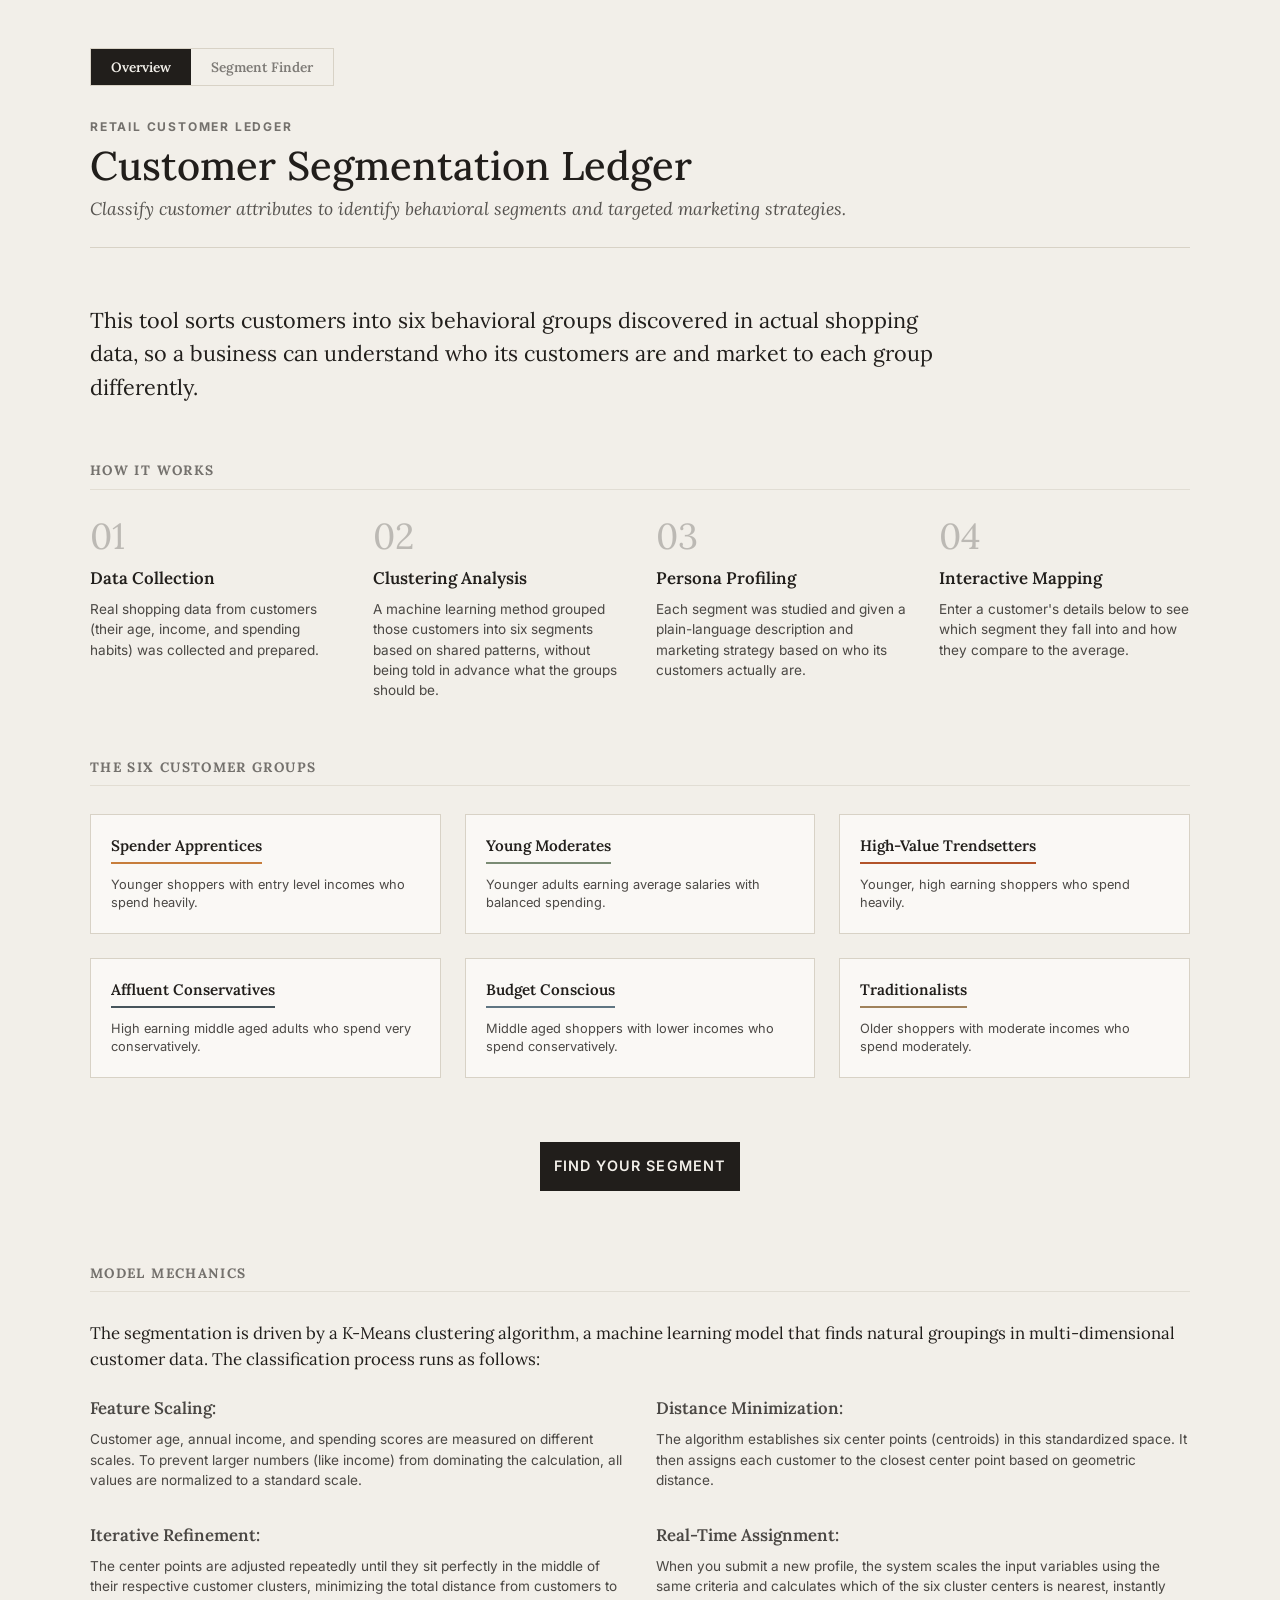
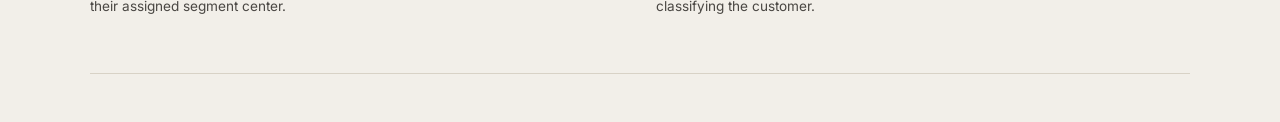
==== frontend/index.html @ 9b1ce19f "first commit" ====
<!DOCTYPE html>
<html lang="en">
<head>
    <meta charset="UTF-8">
    <meta name="viewport" content="width=device-width, initial-scale=1.0">
    <title>Customer Segmentation Ledger</title>
    <meta name="description" content="An archival record ledger mapping customer demographics to K-Means behavioral segments.">
    <link rel="preconnect" href="https://fonts.googleapis.com">
    <link rel="preconnect" href="https://fonts.gstatic.com" crossorigin>
    <link href="https://fonts.googleapis.com/css2?family=Inter:wght@400;500;600;700&family=Lora:ital,wght@0,400;0,500;0,600;0,700;1,400&display=swap" rel="stylesheet">
    <link rel="stylesheet" href="style.css?v=2">
</head>
<body class="home-page">
    <div class="ledger-wrapper">
        <nav class="page-switcher">
            <a href="index.html" class="page-tab active">Overview</a>
            <a href="segment-finder.html" class="page-tab">Segment Finder</a>
        </nav>

        <header class="ledger-header">
            <span class="ledger-meta">Retail Customer Ledger</span>
            <h1>Customer Segmentation Ledger</h1>
            <p class="header-desc">Classify customer attributes to identify behavioral segments and targeted marketing strategies.</p>
        </header>

        <section class="home-section">
            <div class="home-intro">
                <p class="home-lead">This tool sorts customers into six behavioral groups discovered in actual shopping data, so a business can understand who its customers are and market to each group differently.</p>
            </div>

            <div class="process-deck">
                <h3>How It Works</h3>
                <ol class="process-list">
                    <li class="process-item">
                        <span class="process-num">01</span>
                        <div class="process-content">
                            <h4>Data Collection</h4>
                            <p>Real shopping data from customers (their age, income, and spending habits) was collected and prepared.</p>
                        </div>
                    </li>
                    <li class="process-item">
                        <span class="process-num">02</span>
                        <div class="process-content">
                            <h4>Clustering Analysis</h4>
                            <p>A machine learning method grouped those customers into six segments based on shared patterns, without being told in advance what the groups should be.</p>
                        </div>
                    </li>
                    <li class="process-item">
                        <span class="process-num">03</span>
                        <div class="process-content">
                            <h4>Persona Profiling</h4>
                            <p>Each segment was studied and given a plain-language description and marketing strategy based on who its customers actually are.</p>
                        </div>
                    </li>
                    <li class="process-item">
                        <span class="process-num">04</span>
                        <div class="process-content">
                            <h4>Interactive Mapping</h4>
                            <p>Enter a customer's details below to see which segment they fall into and how they compare to the average.</p>
                        </div>
                    </li>
                </ol>
            </div>

            <div class="previews-deck">
                <h3>The Six Customer Groups</h3>
                <div class="previews-grid">
                    <div class="preview-card" data-preview-id="4">
                        <span class="preview-tag border-4">Spender Apprentices</span>
                        <p>Younger shoppers with entry level incomes who spend heavily.</p>
                    </div>
                    <div class="preview-card" data-preview-id="1">
                        <span class="preview-tag border-1">Young Moderates</span>
                        <p>Younger adults earning average salaries with balanced spending.</p>
                    </div>
                    <div class="preview-card" data-preview-id="3">
                        <span class="preview-tag border-3">High-Value Trendsetters</span>
                        <p>Younger, high earning shoppers who spend heavily.</p>
                    </div>
                    <div class="preview-card" data-preview-id="2">
                        <span class="preview-tag border-2">Affluent Conservatives</span>
                        <p>High earning middle aged adults who spend very conservatively.</p>
                    </div>
                    <div class="preview-card" data-preview-id="5">
                        <span class="preview-tag border-5">Budget Conscious</span>
                        <p>Middle aged shoppers with lower incomes who spend conservatively.</p>
                    </div>
                    <div class="preview-card" data-preview-id="0">
                        <span class="preview-tag border-0">Traditionalists</span>
                        <p>Older shoppers with moderate incomes who spend moderately.</p>
                    </div>
                </div>
            </div>

            <div class="home-cta">
                <a href="segment-finder.html" class="ink-btn cta-btn">Find Your Segment</a>
            </div>

            <div class="model-mechanics">
                <h3>Model Mechanics</h3>
                <div class="mechanics-content">
                    <p>The segmentation is driven by a K-Means clustering algorithm, a machine learning model that finds natural groupings in multi-dimensional customer data. The classification process runs as follows:</p>
                    <ul class="mechanics-list">
                        <li>
                            <strong>Feature Scaling:</strong> Customer age, annual income, and spending scores are measured on different scales. To prevent larger numbers (like income) from dominating the calculation, all values are normalized to a standard scale.
                        </li>
                        <li>
                            <strong>Distance Minimization:</strong> The algorithm establishes six center points (centroids) in this standardized space. It then assigns each customer to the closest center point based on geometric distance.
                        </li>
                        <li>
                            <strong>Iterative Refinement:</strong> The center points are adjusted repeatedly until they sit perfectly in the middle of their respective customer clusters, minimizing the total distance from customers to their assigned segment center.
                        </li>
                        <li>
                            <strong>Real-Time Assignment:</strong> When you submit a new profile, the system scales the input variables using the same criteria and calculates which of the six cluster centers is nearest, instantly classifying the customer.
                        </li>
                    </ul>
                </div>
            </div>
        </section>
    </div>
</body>
</html>
---- frontend/style.css ----
:root {
    --paper: #F2EFE9;
    --ink: #211E1B;
    --line: #D8D2C6;
    --border-focus: #8C8273;
    --input-bg: #FAF8F5;
    --error-bg: #F5EAE6;
    --error-border: #D16A5C;
    --error-text: #8F2D1F;
    --transition-curve: cubic-bezier(0.4, 0, 0.2, 1);
    
    --seg-3: #B25329;
    --seg-4: #C77D3B;
    --seg-0: #A0825B;
    --seg-1: #7A8B74;
    --seg-5: #5F7582;
    --seg-2: #46545B;
}

* {
    box-sizing: border-box;
    margin: 0;
    padding: 0;
}

body {
    background-color: var(--paper);
    color: var(--ink);
    font-family: "Inter", -apple-system, BlinkMacSystemFont, "Segoe UI", Roboto, sans-serif;
    font-size: 0.95rem;
    line-height: 1.5;
    min-height: 100vh;
    display: flex;
    justify-content: center;
    padding: 3rem 1.5rem;
}

.ledger-wrapper {
    width: 100%;
    max-width: 1100px;
    margin: 0 auto;
    display: flex;
    flex-direction: column;
    gap: 3.5rem;
}

.page-switcher {
    display: flex;
    gap: 0;
    border: 1px solid var(--line);
    align-self: flex-start;
    margin-bottom: -1.5rem;
}

.page-tab {
    font-family: "Lora", Georgia, serif;
    font-size: 0.85rem;
    font-weight: 600;
    color: var(--ink);
    opacity: 0.55;
    text-decoration: none;
    padding: 0.5rem 1.25rem;
    transition: opacity 0.2s, background-color 0.2s;
}

.page-tab:hover {
    opacity: 0.85;
    background-color: rgba(33, 30, 27, 0.03);
}

.page-tab.active {
    opacity: 1;
    background-color: var(--ink);
    color: var(--paper);
}

.ledger-header {
    border-bottom: 1px solid var(--line);
    padding-bottom: 1.5rem;
}

.ledger-meta {
    font-size: 0.75rem;
    font-weight: 700;
    text-transform: uppercase;
    letter-spacing: 0.15em;
    color: var(--ink);
    opacity: 0.6;
    display: block;
    margin-bottom: 0.5rem;
}

h1 {
    font-family: "Lora", Georgia, serif;
    font-size: 2.5rem;
    font-weight: 500;
    line-height: 1.1;
    margin-bottom: 0.5rem;
}

.header-desc {
    font-family: "Lora", Georgia, serif;
    font-size: 1.1rem;
    font-style: italic;
    opacity: 0.75;
}

.home-section {
    display: flex;
    flex-direction: column;
    gap: 3.5rem;
    padding-bottom: 3.5rem;
    border-bottom: 1px solid var(--line);
}

.home-intro {
    max-width: 850px;
}

.home-lead {
    font-family: "Lora", Georgia, serif;
    font-size: 1.35rem;
    line-height: 1.55;
    color: var(--ink);
}

.process-deck h3,
.previews-deck h3,
.model-mechanics h3 {
    font-family: "Lora", Georgia, serif;
    font-size: 0.85rem;
    font-weight: 700;
    margin-bottom: 1.75rem;
    text-transform: uppercase;
    letter-spacing: 0.1em;
    color: var(--ink);
    opacity: 0.6;
    border-bottom: 1px solid var(--line);
    padding-bottom: 0.5rem;
}

.process-list {
    list-style: none;
    display: grid;
    grid-template-columns: repeat(4, 1fr);
    gap: 2rem;
}

.process-item {
    display: flex;
    flex-direction: column;
    gap: 0.75rem;
}

.process-num {
    font-family: "Lora", Georgia, serif;
    font-size: 2.25rem;
    font-weight: 400;
    line-height: 1;
    color: var(--ink);
    opacity: 0.25;
}

.process-content h4 {
    font-family: "Lora", Georgia, serif;
    font-size: 1.05rem;
    font-weight: 600;
    margin-bottom: 0.5rem;
}

.process-content p {
    font-size: 0.85rem;
    line-height: 1.5;
    opacity: 0.8;
}

.previews-grid {
    display: grid;
    grid-template-columns: repeat(3, 1fr);
    gap: 1.5rem;
}

.preview-card {
    background-color: var(--input-bg);
    border: 1px solid var(--line);
    padding: 1.25rem;
    display: flex;
    flex-direction: column;
    gap: 0.75rem;
}

.preview-tag {
    font-family: "Lora", Georgia, serif;
    font-size: 0.95rem;
    font-weight: 600;
    padding-bottom: 0.25rem;
    border-bottom: 2px solid var(--line);
    display: inline-block;
    align-self: flex-start;
}

.preview-tag.border-3 { border-bottom-color: var(--seg-3); }
.preview-tag.border-4 { border-bottom-color: var(--seg-4); }
.preview-tag.border-0 { border-bottom-color: var(--seg-0); }
.preview-tag.border-1 { border-bottom-color: var(--seg-1); }
.preview-tag.border-5 { border-bottom-color: var(--seg-5); }
.preview-tag.border-2 { border-bottom-color: var(--seg-2); }

.preview-card p {
    font-size: 0.8rem;
    line-height: 1.45;
    opacity: 0.8;
}

.home-cta {
    display: flex;
    justify-content: center;
    margin-top: 0.5rem;
}

.cta-btn {
    padding: 1rem 2.5rem;
    font-size: 0.95rem;
    text-decoration: none;
}

.annotation-text {
    font-family: "Lora", Georgia, serif;
    font-style: italic;
    font-size: 0.82rem;
    color: #6E6254;
    line-height: 1.45;
    display: block;
    margin-top: 0.25rem;
}

.section-annotation {
    margin-bottom: 1.25rem;
    margin-top: 0;
    opacity: 0.8;
}

.input-annotation {
    margin-bottom: 0.5rem;
    margin-top: 0.15rem;
}

.ledger-body {
    display: grid;
    grid-template-columns: 340px 1fr;
    gap: 3rem;
    align-items: start;
}

.entry-panel, .roster-panel {
    background: transparent;
}

.card-header-line {
    border-bottom: 1px solid var(--line);
    padding-bottom: 0.75rem;
    margin-bottom: 1rem;
}

h2 {
    font-family: "Lora", Georgia, serif;
    font-size: 1.5rem;
    font-weight: 500;
}

form {
    display: flex;
    flex-direction: column;
    gap: 1.5rem;
}

.input-field {
    display: flex;
    flex-direction: column;
    gap: 0.5rem;
}

label {
    font-size: 0.8rem;
    font-weight: 600;
    text-transform: uppercase;
    letter-spacing: 0.05em;
}

input[type="number"] {
    background-color: var(--input-bg);
    color: var(--ink);
    border: 1px solid var(--line);
    padding: 0.75rem;
    font-family: "Inter", sans-serif;
    font-variant-numeric: tabular-nums;
    font-size: 1rem;
    width: 100%;
    outline: none;
    transition: border-color 0.2s, box-shadow 0.2s;
}

input[type="number"]:focus {
    border-color: var(--border-focus);
    box-shadow: 0 0 0 2px rgba(140, 130, 115, 0.15);
}

.field-hint {
    font-size: 0.75rem;
    opacity: 0.5;
    font-style: italic;
}

.ink-btn {
    background-color: var(--ink);
    color: var(--paper);
    border: none;
    padding: 0.85rem;
    font-family: "Inter", sans-serif;
    font-size: 0.9rem;
    font-weight: 600;
    text-transform: uppercase;
    letter-spacing: 0.08em;
    cursor: pointer;
    display: flex;
    align-items: center;
    justify-content: center;
    gap: 0.75rem;
    position: relative;
    transition: opacity 0.2s, background-color 0.2s;
}

.ink-btn:hover {
    opacity: 0.9;
}

.ink-btn:disabled {
    opacity: 0.6;
    cursor: not-allowed;
}

.ink-spinner {
    display: none;
    width: 1rem;
    height: 1rem;
    border: 2px solid var(--paper);
    border-radius: 50%;
    border-top-color: transparent;
    animation: spin 0.8s linear infinite;
}

.ink-spinner.visible {
    display: block;
}

@keyframes spin {
    to { transform: rotate(360deg); }
}

.error-box {
    display: none;
    background-color: var(--error-bg);
    border: 1px solid var(--error-border);
    color: var(--error-text);
    padding: 0.75rem;
    font-size: 0.8rem;
    margin-top: 1.5rem;
}

.error-box.visible {
    display: block;
}

.roster-drawer {
    display: flex;
    flex-direction: column;
    gap: 0.75rem;
}

.roster-row {
    background-color: var(--input-bg);
    border: 1px solid var(--line);
    border-left-width: 5px;
    padding: 1rem;
    transition: opacity 0.3s var(--transition-curve), transform 0.3s var(--transition-curve), border-color 0.3s;
}

.roster-row[data-cluster-id="3"] { border-left-color: var(--seg-3); }
.roster-row[data-cluster-id="4"] { border-left-color: var(--seg-4); }
.roster-row[data-cluster-id="0"] { border-left-color: var(--seg-0); }
.roster-row[data-cluster-id="1"] { border-left-color: var(--seg-1); }
.roster-row[data-cluster-id="5"] { border-left-color: var(--seg-5); }
.roster-row[data-cluster-id="2"] { border-left-color: var(--seg-2); }

.row-header {
    display: grid;
    grid-template-columns: 85px 1fr auto;
    align-items: center;
    gap: 1.25rem;
}

.row-index {
    font-family: "Lora", Georgia, serif;
    font-size: 0.85rem;
    font-weight: 600;
    opacity: 0.55;
}

.row-title-container {
    display: flex;
    flex-direction: column;
}

.row-title {
    font-family: "Lora", Georgia, serif;
    font-size: 1.15rem;
    font-weight: 500;
}

.row-summary {
    font-size: 0.8rem;
    opacity: 0.6;
    font-variant-numeric: tabular-nums;
}

.row-content {
    max-height: 0;
    opacity: 0;
    overflow: hidden;
    transition: max-height 0.4s var(--transition-curve), opacity 0.4s var(--transition-curve), padding 0.4s var(--transition-curve);
}

.roster-row.active {
    background-color: #FFFFFF;
    box-shadow: 0 4px 20px rgba(33, 30, 27, 0.04);
}

.roster-row.active .row-content {
    max-height: 400px;
    opacity: 1;
    padding-top: 1.25rem;
    border-top: 1px solid var(--line);
    margin-top: 1rem;
}

.roster-row.active .row-summary {
    display: none;
}

.row-desc {
    font-family: "Lora", Georgia, serif;
    font-size: 1rem;
    line-height: 1.45;
    margin-bottom: 1.25rem;
}

.row-strategy {
    margin-bottom: 1.25rem;
    padding: 0.75rem 1rem;
    background-color: var(--paper);
    border-left: 2px solid var(--ink);
}

.strategy-label {
    font-size: 0.7rem;
    font-weight: 700;
    text-transform: uppercase;
    letter-spacing: 0.05em;
    display: block;
    margin-bottom: 0.25rem;
    opacity: 0.7;
}

.strategy-text {
    font-size: 0.85rem;
    line-height: 1.4;
}

.profile-slot {
    margin-bottom: 1.25rem;
    padding: 0.75rem 1rem;
    border: 1px dashed var(--line);
    background-color: var(--input-bg);
}

.slot-title {
    font-size: 0.7rem;
    font-weight: 700;
    text-transform: uppercase;
    letter-spacing: 0.05em;
    display: block;
    margin-bottom: 0.5rem;
    opacity: 0.7;
}

.slot-metrics {
    display: flex;
    gap: 1.5rem;
}

.slot-metric {
    font-variant-numeric: tabular-nums;
    font-size: 0.8rem;
}

.slot-metric span {
    font-weight: 600;
}

.row-metrics {
    display: grid;
    grid-template-columns: repeat(4, 1fr);
    border-top: 1px solid var(--line);
    padding-top: 1rem;
}

.metric {
    display: flex;
    flex-direction: column;
}

.metric .val {
    font-family: "Inter", sans-serif;
    font-variant-numeric: tabular-nums;
    font-size: 1.1rem;
    font-weight: 600;
}

.metric .lbl {
    font-size: 0.7rem;
    text-transform: uppercase;
    letter-spacing: 0.03em;
    opacity: 0.5;
}

.roster-row.receded {
    opacity: 0.35;
    transform: scale(0.98);
}

@media (max-width: 900px) {
    .process-list {
        grid-template-columns: 1fr 1fr;
    }
    .previews-grid {
        grid-template-columns: 1fr 1fr;
    }
}

@media (max-width: 800px) {
    body {
        padding: 2rem 1rem;
    }
    
    .ledger-wrapper {
        gap: 2.5rem;
    }
    
    .ledger-body {
        grid-template-columns: 1fr;
        gap: 2.5rem;
    }
    
    .row-header {
        grid-template-columns: 80px 1fr;
    }
    
    .row-summary {
        grid-column: 2;
        margin-top: 0.25rem;
    }
    
    .row-metrics {
        grid-template-columns: repeat(2, 1fr);
        gap: 1rem;
    }
}

@media (max-width: 600px) {
    .process-list {
        grid-template-columns: 1fr;
    }
    .previews-grid {
        grid-template-columns: 1fr;
    }
    .row-header {
        grid-template-columns: 1fr;
        gap: 0.5rem;
    }
    .row-index {
        opacity: 0.4;
    }
    .row-summary {
        grid-column: 1;
    }
}

@media (prefers-reduced-motion: reduce) {
    .roster-row,
    .row-content,
    .ink-btn,
    input,
    .page-tab {
        transition: none !important;
        animation: none !important;
    }
}

.model-mechanics {
    margin-top: 1rem;
}

.mechanics-content p {
    font-family: "Lora", Georgia, serif;
    font-size: 1.05rem;
    line-height: 1.55;
    color: var(--ink);
    margin-bottom: 1.5rem;
}

.mechanics-list {
    list-style: none;
    display: grid;
    grid-template-columns: repeat(2, 1fr);
    gap: 2rem;
}

.mechanics-list li {
    font-size: 0.85rem;
    line-height: 1.5;
    opacity: 0.8;
}

.mechanics-list li strong {
    font-family: "Lora", Georgia, serif;
    font-size: 1.05rem;
    font-weight: 600;
    display: block;
    margin-bottom: 0.5rem;
    color: var(--ink);
}

@media (max-width: 900px) {
    .mechanics-list {
        grid-template-columns: 1fr;
    }
}

@media (min-width: 1280px) {
    .tool-page .ledger-body {
        align-items: stretch;
    }
    .tool-page .roster-panel {
        position: relative;
        height: 100%;
    }
    .tool-page #roster-drawer {
        position: absolute;
        top: 95px;
        bottom: 0;
        left: 0;
        right: 0;
        overflow-y: auto;
        background-color: var(--input-bg);
        border: 1px solid var(--line);
        box-shadow: inset 0 1px 4px rgba(33, 30, 27, 0.05);
        padding: 1rem;
        outline: none;
    }
    .tool-page #roster-drawer:focus-visible {
        box-shadow: 0 0 0 2px var(--border-focus);
    }
}
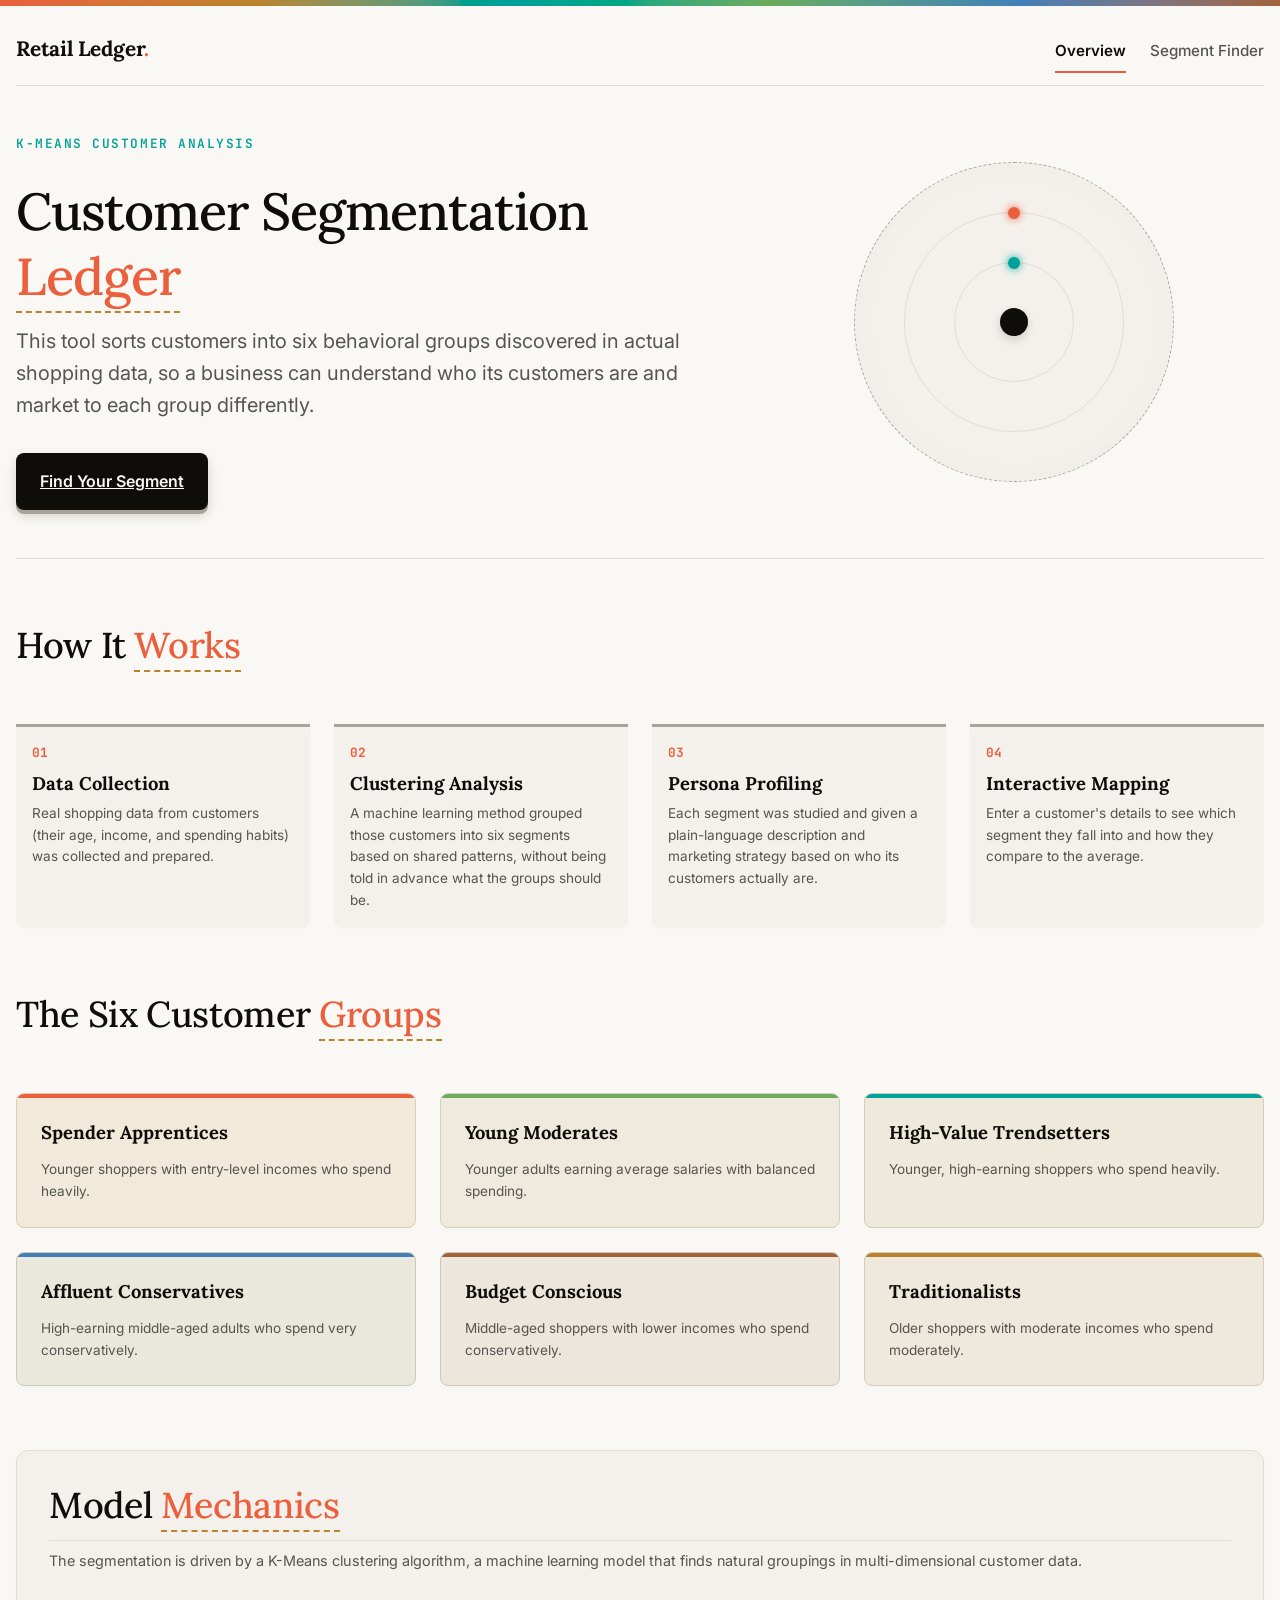
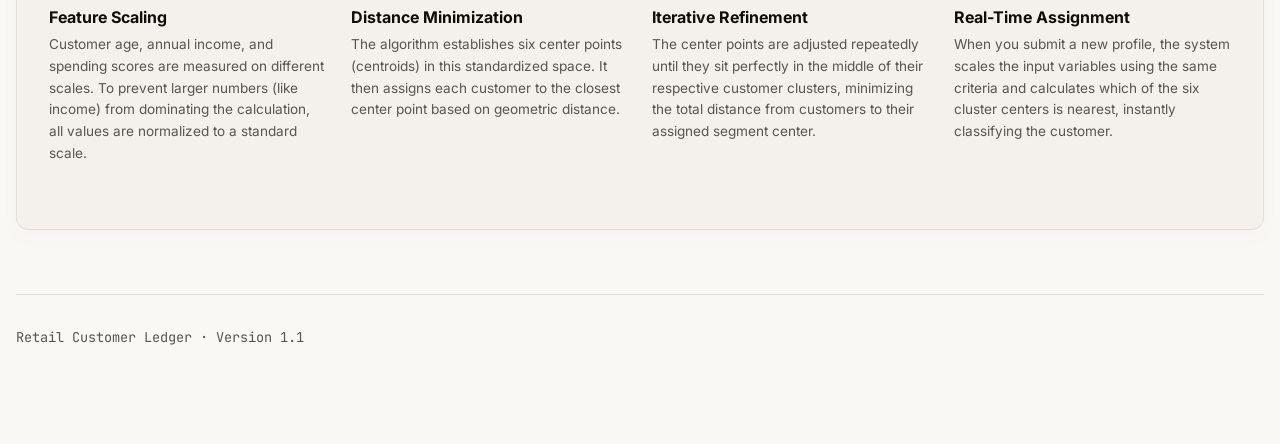
==== commit c22e12da: "Overhaul frontend style, remove comments, configure submit-only prediction with validation" ====
--- a/frontend/index.html
+++ b/frontend/index.html
@@ -1,122 +1,133 @@
 <!DOCTYPE html>
 <html lang="en">
+
 <head>
     <meta charset="UTF-8">
     <meta name="viewport" content="width=device-width, initial-scale=1.0">
     <title>Customer Segmentation Ledger</title>
     <meta name="description" content="An archival record ledger mapping customer demographics to K-Means behavioral segments.">
+    <link rel="icon" type="image/svg+xml" href="favicon.svg">
     <link rel="preconnect" href="https://fonts.googleapis.com">
     <link rel="preconnect" href="https://fonts.gstatic.com" crossorigin>
-    <link href="https://fonts.googleapis.com/css2?family=Inter:wght@400;500;600;700&family=Lora:ital,wght@0,400;0,500;0,600;0,700;1,400&display=swap" rel="stylesheet">
-    <link rel="stylesheet" href="style.css?v=2">
+    <link href="https://fonts.googleapis.com/css2?family=Inter:wght@400;500;600;700&family=Lora:ital,wght@0,400;0,500;0,600;0,700;1,400&family=JetBrains+Mono:wght@400;500&display=swap" rel="stylesheet">
+    <link rel="stylesheet" href="style.css">
 </head>
-<body class="home-page">
-    <div class="ledger-wrapper">
-        <nav class="page-switcher">
-            <a href="index.html" class="page-tab active">Overview</a>
-            <a href="segment-finder.html" class="page-tab">Segment Finder</a>
+
+<body>
+    <div class="app-container">
+        <nav class="main-nav" aria-label="Primary Navigation">
+            <a href="index.html" class="nav-brand">Retail Ledger</a>
+            <div class="nav-links">
+                <a href="index.html" class="nav-link active" aria-current="page">Overview</a>
+                <a href="segment-finder.html" class="nav-link">Segment Finder</a>
+            </div>
         </nav>
 
-        <header class="ledger-header">
-            <span class="ledger-meta">Retail Customer Ledger</span>
-            <h1>Customer Segmentation Ledger</h1>
-            <p class="header-desc">Classify customer attributes to identify behavioral segments and targeted marketing strategies.</p>
-        </header>
+        <main class="home-layout">
+            <section class="hero-layout" aria-label="Introduction">
+                <div class="hero-content">
+                    <span class="page-meta">K-Means Customer Analysis</span>
+                    <h1>Customer Segmentation <em>Ledger</em></h1>
+                    <p class="hero-lead">This tool sorts customers into six behavioral groups discovered in actual shopping data, so a business can understand who its customers are and market to each group differently.</p>
+                    <div style="margin-top: var(--space-4);">
+                        <a href="segment-finder.html" class="ink-btn" style="width: auto;">Find Your Segment</a>
+                    </div>
+                </div>
+                <div class="hero-illustration" aria-hidden="true">
+                    <div class="illustration-center"></div>
+                    <div class="illustration-orbit">
+                        <div class="orbit-node"></div>
+                    </div>
+                    <div class="illustration-orbit">
+                        <div class="orbit-node"></div>
+                    </div>
+                </div>
+            </section>
 
-        <section class="home-section">
-            <div class="home-intro">
-                <p class="home-lead">This tool sorts customers into six behavioral groups discovered in actual shopping data, so a business can understand who its customers are and market to each group differently.</p>
-            </div>
+            <section class="process-section" aria-labelledby="process-heading">
+                <h2 id="process-heading">How It <em>Works</em></h2>
+                <div class="process-grid">
+                    <div class="process-card">
+                        <span class="process-step">01</span>
+                        <h4>Data Collection</h4>
+                        <p>Real shopping data from customers (their age, income, and spending habits) was collected and prepared.</p>
+                    </div>
+                    <div class="process-card">
+                        <span class="process-step">02</span>
+                        <h4>Clustering Analysis</h4>
+                        <p>A machine learning method grouped those customers into six segments based on shared patterns, without being told in advance what the groups should be.</p>
+                    </div>
+                    <div class="process-card">
+                        <span class="process-step">03</span>
+                        <h4>Persona Profiling</h4>
+                        <p>Each segment was studied and given a plain-language description and marketing strategy based on who its customers actually are.</p>
+                    </div>
+                    <div class="process-card">
+                        <span class="process-step">04</span>
+                        <h4>Interactive Mapping</h4>
+                        <p>Enter a customer's details to see which segment they fall into and how they compare to the average.</p>
+                    </div>
+                </div>
+            </section>
 
-            <div class="process-deck">
-                <h3>How It Works</h3>
-                <ol class="process-list">
-                    <li class="process-item">
-                        <span class="process-num">01</span>
-                        <div class="process-content">
-                            <h4>Data Collection</h4>
-                            <p>Real shopping data from customers (their age, income, and spending habits) was collected and prepared.</p>
-                        </div>
-                    </li>
-                    <li class="process-item">
-                        <span class="process-num">02</span>
-                        <div class="process-content">
-                            <h4>Clustering Analysis</h4>
-                            <p>A machine learning method grouped those customers into six segments based on shared patterns, without being told in advance what the groups should be.</p>
-                        </div>
-                    </li>
-                    <li class="process-item">
-                        <span class="process-num">03</span>
-                        <div class="process-content">
-                            <h4>Persona Profiling</h4>
-                            <p>Each segment was studied and given a plain-language description and marketing strategy based on who its customers actually are.</p>
-                        </div>
-                    </li>
-                    <li class="process-item">
-                        <span class="process-num">04</span>
-                        <div class="process-content">
-                            <h4>Interactive Mapping</h4>
-                            <p>Enter a customer's details below to see which segment they fall into and how they compare to the average.</p>
-                        </div>
-                    </li>
-                </ol>
-            </div>
-
-            <div class="previews-deck">
-                <h3>The Six Customer Groups</h3>
+            <section class="preview-section" aria-labelledby="groups-heading">
+                <h2 id="groups-heading">The Six Customer <em>Groups</em></h2>
                 <div class="previews-grid">
-                    <div class="preview-card" data-preview-id="4">
-                        <span class="preview-tag border-4">Spender Apprentices</span>
-                        <p>Younger shoppers with entry level incomes who spend heavily.</p>
+                    <div class="preview-card">
+                        <span class="preview-tag">Spender Apprentices</span>
+                        <p>Younger shoppers with entry-level incomes who spend heavily.</p>
                     </div>
-                    <div class="preview-card" data-preview-id="1">
-                        <span class="preview-tag border-1">Young Moderates</span>
+                    <div class="preview-card">
+                        <span class="preview-tag">Young Moderates</span>
                         <p>Younger adults earning average salaries with balanced spending.</p>
                     </div>
-                    <div class="preview-card" data-preview-id="3">
-                        <span class="preview-tag border-3">High-Value Trendsetters</span>
-                        <p>Younger, high earning shoppers who spend heavily.</p>
+                    <div class="preview-card">
+                        <span class="preview-tag">High-Value Trendsetters</span>
+                        <p>Younger, high-earning shoppers who spend heavily.</p>
                     </div>
-                    <div class="preview-card" data-preview-id="2">
-                        <span class="preview-tag border-2">Affluent Conservatives</span>
-                        <p>High earning middle aged adults who spend very conservatively.</p>
+                    <div class="preview-card">
+                        <span class="preview-tag">Affluent Conservatives</span>
+                        <p>High-earning middle-aged adults who spend very conservatively.</p>
                     </div>
-                    <div class="preview-card" data-preview-id="5">
-                        <span class="preview-tag border-5">Budget Conscious</span>
-                        <p>Middle aged shoppers with lower incomes who spend conservatively.</p>
+                    <div class="preview-card">
+                        <span class="preview-tag">Budget Conscious</span>
+                        <p>Middle-aged shoppers with lower incomes who spend conservatively.</p>
                     </div>
-                    <div class="preview-card" data-preview-id="0">
-                        <span class="preview-tag border-0">Traditionalists</span>
+                    <div class="preview-card">
+                        <span class="preview-tag">Traditionalists</span>
                         <p>Older shoppers with moderate incomes who spend moderately.</p>
                     </div>
                 </div>
-            </div>
+            </section>
 
-            <div class="home-cta">
-                <a href="segment-finder.html" class="ink-btn cta-btn">Find Your Segment</a>
-            </div>
+            <section class="card-panel" aria-labelledby="mechanics-heading">
+                <h2 id="mechanics-heading" class="panel-title">Model <em>Mechanics</em></h2>
+                <p class="panel-desc">The segmentation is driven by a K-Means clustering algorithm, a machine learning model that finds natural groupings in multi-dimensional customer data.</p>
+                <div style="display: grid; grid-template-columns: repeat(auto-fit, minmax(240px, 1fr)); gap: var(--space-6);">
+                    <div class="input-group">
+                        <strong style="display: block; margin-bottom: var(--space-1);">Feature Scaling</strong>
+                        <p style="font-size: 0.85rem;">Customer age, annual income, and spending scores are measured on different scales. To prevent larger numbers (like income) from dominating the calculation, all values are normalized to a standard scale.</p>
+                    </div>
+                    <div class="input-group">
+                        <strong style="display: block; margin-bottom: var(--space-1);">Distance Minimization</strong>
+                        <p style="font-size: 0.85rem;">The algorithm establishes six center points (centroids) in this standardized space. It then assigns each customer to the closest center point based on geometric distance.</p>
+                    </div>
+                    <div class="input-group">
+                        <strong style="display: block; margin-bottom: var(--space-1);">Iterative Refinement</strong>
+                        <p style="font-size: 0.85rem;">The center points are adjusted repeatedly until they sit perfectly in the middle of their respective customer clusters, minimizing the total distance from customers to their assigned segment center.</p>
+                    </div>
+                    <div class="input-group">
+                        <strong style="display: block; margin-bottom: var(--space-1);">Real-Time Assignment</strong>
+                        <p style="font-size: 0.85rem;">When you submit a new profile, the system scales the input variables using the same criteria and calculates which of the six cluster centers is nearest, instantly classifying the customer.</p>
+                    </div>
+                </div>
+            </section>
+        </main>
 
-            <div class="model-mechanics">
-                <h3>Model Mechanics</h3>
-                <div class="mechanics-content">
-                    <p>The segmentation is driven by a K-Means clustering algorithm, a machine learning model that finds natural groupings in multi-dimensional customer data. The classification process runs as follows:</p>
-                    <ul class="mechanics-list">
-                        <li>
-                            <strong>Feature Scaling:</strong> Customer age, annual income, and spending scores are measured on different scales. To prevent larger numbers (like income) from dominating the calculation, all values are normalized to a standard scale.
-                        </li>
-                        <li>
-                            <strong>Distance Minimization:</strong> The algorithm establishes six center points (centroids) in this standardized space. It then assigns each customer to the closest center point based on geometric distance.
-                        </li>
-                        <li>
-                            <strong>Iterative Refinement:</strong> The center points are adjusted repeatedly until they sit perfectly in the middle of their respective customer clusters, minimizing the total distance from customers to their assigned segment center.
-                        </li>
-                        <li>
-                            <strong>Real-Time Assignment:</strong> When you submit a new profile, the system scales the input variables using the same criteria and calculates which of the six cluster centers is nearest, instantly classifying the customer.
-                        </li>
-                    </ul>
-                </div>
-            </div>
-        </section>
+        <footer class="main-footer">
+            <span class="colophon-meta">Retail Customer Ledger · Version 1.1</span>
+        </footer>
     </div>
 </body>
+
 </html>
--- a/frontend/style.css
+++ b/frontend/style.css
@@ -1,673 +1,916 @@
 :root {
-    --paper: #F2EFE9;
-    --ink: #211E1B;
-    --line: #D8D2C6;
-    --border-focus: #8C8273;
-    --input-bg: #FAF8F5;
-    --error-bg: #F5EAE6;
-    --error-border: #D16A5C;
-    --error-text: #8F2D1F;
-    --transition-curve: cubic-bezier(0.4, 0, 0.2, 1);
-    
-    --seg-3: #B25329;
-    --seg-4: #C77D3B;
-    --seg-0: #A0825B;
-    --seg-1: #7A8B74;
-    --seg-5: #5F7582;
-    --seg-2: #46545B;
+  --color-paper: oklch(98.0% 0.006 85);
+  --color-paper-2: oklch(96.0% 0.008 85);
+  --color-paper-3: oklch(93.5% 0.012 85);
+  --color-ink: oklch(16.0% 0.006 85);
+  --color-ink-muted: oklch(45.0% 0.008 85);
+  --color-focus: oklch(60.0% 0.12 250);
+  --color-border: oklch(90.0% 0.008 85);
+  --color-border-dark: oklch(72.0% 0.012 85);
+  --color-error-bg: oklch(94.0% 0.025 25);
+  --color-error-border: oklch(65.0% 0.15 25);
+  --color-error-text: oklch(40.0% 0.16 25);
+  --color-success-bg: oklch(95.0% 0.025 140);
+  --color-success-border: oklch(68.0% 0.14 140);
+  --color-success-text: oklch(35.0% 0.12 140);
+  --color-seg-0: oklch(65.0% 0.12 75);
+  --color-seg-1: oklch(68.0% 0.13 140);
+  --color-seg-2: oklch(58.0% 0.11 250);
+  --color-seg-3: oklch(62.0% 0.15 190);
+  --color-seg-4: oklch(66.0% 0.18 35);
+  --color-seg-5: oklch(56.0% 0.10 50);
+  --font-display: "Lora", "Georgia", serif;
+  --font-body: "Inter", -apple-system, sans-serif;
+  --font-mono: "JetBrains Mono", "Courier New", monospace;
+  --space-1: 0.25rem;
+  --space-2: 0.5rem;
+  --space-3: 0.75rem;
+  --space-4: 1rem;
+  --space-6: 1.5rem;
+  --space-8: 2rem;
+  --space-12: 3rem;
+  --space-16: 4rem;
+  --radius-sm: 4px;
+  --radius-md: 8px;
+  --radius-lg: 12px;
+  --max-width: 1280px;
+  --transition-smooth: all 260ms cubic-bezier(0.16, 1, 0.3, 1);
+  --transition-fast: all 120ms cubic-bezier(0.2, 0.8, 0.2, 1);
 }
 
 * {
-    box-sizing: border-box;
-    margin: 0;
-    padding: 0;
+  box-sizing: border-box;
+  margin: 0;
+  padding: 0;
+}
+
+html, body {
+  background-color: var(--color-paper);
+  color: var(--color-ink);
+  font-family: var(--font-body);
+  font-size: 16px;
+  line-height: 1.6;
+  min-height: 100vh;
+  -webkit-font-smoothing: antialiased;
 }
 
 body {
-    background-color: var(--paper);
-    color: var(--ink);
-    font-family: "Inter", -apple-system, BlinkMacSystemFont, "Segoe UI", Roboto, sans-serif;
-    font-size: 0.95rem;
-    line-height: 1.5;
-    min-height: 100vh;
-    display: flex;
-    justify-content: center;
-    padding: 3rem 1.5rem;
-}
-
-.ledger-wrapper {
-    width: 100%;
-    max-width: 1100px;
-    margin: 0 auto;
-    display: flex;
+  display: flex;
+  flex-direction: column;
+  align-items: center;
+  padding: 0 var(--space-4);
+  overflow-x: clip;
+}
+
+body::before {
+  content: "";
+  display: block;
+  width: 100%;
+  height: 6px;
+  background: linear-gradient(90deg, 
+    var(--color-seg-4) 0%, 
+    var(--color-seg-0) 20%, 
+    var(--color-seg-3) 40%, 
+    var(--color-seg-1) 60%, 
+    var(--color-seg-2) 80%, 
+    var(--color-seg-5) 100%
+  );
+  position: absolute;
+  top: 0;
+  left: 0;
+  z-index: 100;
+}
+
+h1, h2, h3, h4 {
+  font-family: var(--font-display);
+  font-weight: 500;
+  line-height: 1.25;
+  color: var(--color-ink);
+}
+
+h1 {
+  font-size: clamp(2rem, 4vw + 0.5rem, 3.25rem);
+  letter-spacing: -0.02em;
+}
+
+h2 {
+  font-size: clamp(1.6rem, 2.5vw + 0.25rem, 2.35rem);
+  letter-spacing: -0.01em;
+  margin-bottom: var(--space-6);
+}
+
+h3 {
+  font-size: 1.35rem;
+}
+
+p {
+  color: var(--color-ink-muted);
+}
+
+h1 em, h2 em, h3 em {
+  font-style: normal;
+  color: var(--color-seg-4);
+  border-bottom: 2px dashed var(--color-seg-0);
+  padding-bottom: 2px;
+}
+
+.app-container {
+  width: 100%;
+  max-width: var(--max-width);
+  margin: 0 auto;
+  display: flex;
+  flex-direction: column;
+  min-height: 100vh;
+  padding-bottom: var(--space-16);
+  position: relative;
+}
+
+.main-nav {
+  display: flex;
+  justify-content: space-between;
+  align-items: baseline;
+  width: 100%;
+  padding: var(--space-8) 0 var(--space-4) 0;
+  border-bottom: 1px solid var(--color-border);
+  margin-bottom: var(--space-12);
+}
+
+.nav-brand {
+  font-family: var(--font-display);
+  font-size: 1.3rem;
+  font-weight: 700;
+  text-decoration: none;
+  color: var(--color-ink);
+  letter-spacing: -0.01em;
+}
+
+.nav-brand::after {
+  content: ".";
+  color: var(--color-seg-4);
+}
+
+.nav-links {
+  display: flex;
+  gap: var(--space-6);
+}
+
+.nav-link {
+  font-size: 0.95rem;
+  font-weight: 500;
+  text-decoration: none;
+  color: var(--color-ink-muted);
+  transition: var(--transition-fast);
+  position: relative;
+  padding-bottom: 6px;
+}
+
+.nav-link:hover {
+  color: var(--color-ink);
+}
+
+.nav-link.active {
+  color: var(--color-ink);
+  font-weight: 600;
+}
+
+.nav-link.active::after {
+  content: "";
+  position: absolute;
+  bottom: -4px;
+  left: 0;
+  width: 100%;
+  height: 2px;
+  background: var(--color-seg-4);
+}
+
+.page-header {
+  margin-bottom: var(--space-12);
+  max-width: 760px;
+}
+
+.page-meta {
+  font-family: var(--font-mono);
+  font-size: 0.8rem;
+  text-transform: uppercase;
+  letter-spacing: 0.12em;
+  color: var(--color-seg-3);
+  font-weight: 600;
+  display: block;
+  margin-bottom: var(--space-2);
+}
+
+.page-header h1 {
+  margin-bottom: var(--space-3);
+}
+
+.page-header p {
+  font-size: 1.15rem;
+  line-height: 1.6;
+}
+
+.layout-grid {
+  display: grid;
+  grid-template-columns: 4.5fr 7.5fr;
+  gap: var(--space-12);
+  align-items: start;
+}
+
+.card-panel {
+  background: var(--color-paper-2);
+  border: 1px solid var(--color-border);
+  border-radius: var(--radius-lg);
+  padding: var(--space-8);
+  box-shadow: 0 8px 24px rgba(0, 0, 0, 0.02);
+  transition: var(--transition-smooth);
+}
+
+.card-panel:focus-within {
+  border-color: var(--color-border-dark);
+}
+
+.panel-title {
+  margin-bottom: var(--space-2);
+  border-bottom: 1px solid var(--color-border);
+  padding-bottom: var(--space-3);
+}
+
+.panel-desc {
+  font-size: 0.9rem;
+  margin-bottom: var(--space-8);
+  color: var(--color-ink-muted);
+}
+
+.input-group {
+  margin-bottom: var(--space-8);
+}
+
+.input-label-container {
+  display: flex;
+  justify-content: space-between;
+  align-items: baseline;
+  margin-bottom: var(--space-2);
+}
+
+.input-label-container label {
+  font-weight: 600;
+  font-size: 0.95rem;
+  color: var(--color-ink);
+}
+
+.input-val-display {
+  font-family: var(--font-mono);
+  font-size: 1rem;
+  font-weight: 700;
+  color: var(--color-paper);
+  background: var(--color-ink);
+  padding: var(--space-1) var(--space-3);
+  border-radius: var(--radius-md);
+  border: 1px solid var(--color-border-dark);
+  min-width: 54px;
+  text-align: center;
+  box-shadow: inset 0 1px 3px rgba(0,0,0,0.1);
+  transition: var(--transition-fast);
+}
+
+.input-annotation {
+  display: block;
+  font-size: 0.8rem;
+  color: var(--color-ink-muted);
+  margin-bottom: var(--space-3);
+}
+
+.slider-container {
+  position: relative;
+  display: flex;
+  align-items: center;
+  width: 100%;
+}
+
+input[type="range"] {
+  -webkit-appearance: none;
+  appearance: none;
+  width: 100%;
+  height: 6px;
+  border-radius: var(--radius-pill);
+  outline: none;
+  margin: var(--space-2) 0;
+  transition: var(--transition-fast);
+  border: 1px solid rgba(0, 0, 0, 0.05);
+}
+
+#age {
+  background: linear-gradient(to right, var(--color-seg-4), var(--color-seg-1), var(--color-seg-2));
+}
+
+#annual_income {
+  background: linear-gradient(to right, var(--color-seg-5), var(--color-seg-0), var(--color-seg-3));
+}
+
+#spending_score {
+  background: linear-gradient(to right, var(--color-seg-2), var(--color-seg-0), var(--color-seg-4));
+}
+
+input[type="range"]::-webkit-slider-thumb {
+  -webkit-appearance: none;
+  appearance: none;
+  width: 20px;
+  height: 20px;
+  border-radius: 50%;
+  background: var(--color-ink);
+  cursor: grab;
+  border: 3px solid var(--color-paper);
+  box-shadow: 0 3px 8px rgba(0, 0, 0, 0.25);
+  transition: var(--transition-fast);
+}
+
+input[type="range"]::-webkit-slider-thumb:hover {
+  transform: scale(1.2);
+  background: var(--color-border-dark);
+}
+
+input[type="range"]::-webkit-slider-thumb:active {
+  cursor: grabbing;
+  transform: scale(1.25);
+}
+
+input[type="range"]:focus-visible::-webkit-slider-thumb {
+  outline: 3px solid var(--color-focus);
+  outline-offset: 2px;
+}
+
+.ink-btn {
+  width: 100%;
+  display: inline-flex;
+  align-items: center;
+  justify-content: center;
+  gap: var(--space-2);
+  padding: var(--space-4) var(--space-6);
+  font-family: var(--font-body);
+  font-weight: 600;
+  font-size: 1rem;
+  border: 0;
+  border-radius: var(--radius-md);
+  color: var(--color-paper);
+  background: var(--color-ink);
+  cursor: pointer;
+  position: relative;
+  box-shadow: 0 4px 0px var(--color-border-dark), 0 6px 12px rgba(0, 0, 0, 0.15);
+  transform: translateY(0);
+  transition: transform 140ms cubic-bezier(0.2, 0.7, 0.3, 1), box-shadow 140ms cubic-bezier(0.2, 0.7, 0.3, 1), background-color 160ms;
+}
+
+.ink-btn:hover {
+  transform: translateY(-2px);
+  box-shadow: 0 6px 0px var(--color-border-dark), 0 12px 20px rgba(0, 0, 0, 0.2);
+}
+
+.ink-btn:active {
+  transform: translateY(3px);
+  box-shadow: 0 1px 0px var(--color-border-dark), 0 2px 4px rgba(0, 0, 0, 0.1);
+  transition-duration: 70ms;
+}
+
+.ink-btn:focus-visible {
+  outline: 3px solid var(--color-focus);
+  outline-offset: 3px;
+}
+
+.ink-btn[disabled] {
+  opacity: 0.6;
+  cursor: not-allowed;
+  pointer-events: none;
+  transform: none;
+  box-shadow: 0 4px 0px var(--color-border);
+}
+
+.ink-spinner {
+  width: 18px;
+  height: 18px;
+  border: 2px solid var(--color-paper);
+  border-top-color: transparent;
+  border-radius: 50%;
+  animation: spin 800ms linear infinite;
+  display: none;
+}
+
+.ink-spinner.visible {
+  display: inline-block;
+}
+
+@keyframes spin {
+  to { transform: rotate(360deg); }
+}
+
+.roster-panel {
+  display: flex;
+  flex-direction: column;
+  gap: var(--space-4);
+}
+
+.roster-card {
+  background: color-mix(in oklch, var(--card-accent) 8%, var(--color-paper-2));
+  border: 1px solid color-mix(in oklch, var(--card-accent) 25%, var(--color-border));
+  border-radius: var(--radius-lg);
+  padding: var(--space-6);
+  transition: var(--transition-smooth);
+  position: relative;
+  overflow: hidden;
+  display: flex;
+  flex-direction: column;
+  gap: var(--space-2);
+  box-shadow: 0 4px 12px rgba(0, 0, 0, 0.01);
+}
+
+.roster-card:hover {
+  background: color-mix(in oklch, var(--card-accent) 15%, var(--color-paper-2));
+  border-color: var(--card-accent);
+  transform: translateY(-3px);
+  box-shadow: 0 8px 20px -8px oklch(from var(--card-accent) L calc(c * 0.4) H / 0.12);
+}
+
+.roster-card::before {
+  content: "";
+  position: absolute;
+  top: 0;
+  left: 0;
+  width: 6px;
+  height: 100%;
+  background: var(--card-accent);
+  transition: var(--transition-smooth);
+}
+
+.roster-card[data-cluster="0"] { --card-accent: var(--color-seg-0); }
+.roster-card[data-cluster="1"] { --card-accent: var(--color-seg-1); }
+.roster-card[data-cluster="2"] { --card-accent: var(--color-seg-2); }
+.roster-card[data-cluster="3"] { --card-accent: var(--color-seg-3); }
+.roster-card[data-cluster="4"] { --card-accent: var(--color-seg-4); }
+.roster-card[data-cluster="5"] { --card-accent: var(--color-seg-5); }
+
+.card-header {
+  display: flex;
+  justify-content: space-between;
+  align-items: baseline;
+  border-bottom: 1px solid color-mix(in oklch, var(--card-accent) 30%, var(--color-border));
+  padding-bottom: var(--space-2);
+}
+
+.card-title-group {
+  display: flex;
+  flex-direction: column;
+}
+
+.card-index {
+  font-family: var(--font-mono);
+  font-size: 0.75rem;
+  text-transform: uppercase;
+  letter-spacing: 0.08em;
+  color: color-mix(in oklch, var(--card-accent) 70%, var(--color-ink-muted));
+  font-weight: 600;
+}
+
+.card-title {
+  font-size: 1.25rem;
+  font-weight: 700;
+  letter-spacing: -0.01em;
+  color: var(--color-ink);
+}
+
+.card-meta-summary {
+  font-family: var(--font-mono);
+  font-size: 0.85rem;
+  font-weight: 500;
+  color: color-mix(in oklch, var(--card-accent) 80%, var(--color-ink-muted));
+}
+
+.card-body {
+  display: flex;
+  flex-direction: column;
+  gap: var(--space-4);
+  max-height: 0;
+  opacity: 0;
+  overflow: hidden;
+  transition: var(--transition-smooth);
+}
+
+.card-description {
+  font-size: 0.95rem;
+  color: var(--color-ink);
+  line-height: 1.6;
+}
+
+.card-strategy {
+  background: color-mix(in oklch, var(--card-accent) 10%, var(--color-paper));
+  border-left: 4px solid var(--card-accent);
+  padding: var(--space-4);
+  border-radius: 0 var(--radius-md) var(--radius-md) 0;
+}
+
+.strategy-title {
+  font-size: 0.8rem;
+  text-transform: uppercase;
+  font-weight: 700;
+  letter-spacing: 0.06em;
+  color: color-mix(in oklch, var(--card-accent) 90%, var(--color-ink));
+  margin-bottom: var(--space-1);
+  display: block;
+}
+
+.strategy-text {
+  font-size: 0.9rem;
+  color: var(--color-ink);
+  line-height: 1.5;
+}
+
+.card-metrics {
+  display: grid;
+  grid-template-columns: repeat(4, 1fr);
+  gap: var(--space-4);
+  border-top: 1px solid color-mix(in oklch, var(--card-accent) 25%, var(--color-border));
+  padding-top: var(--space-4);
+  margin-top: var(--space-2);
+}
+
+.metric-box {
+  display: flex;
+  flex-direction: column;
+  align-items: center;
+  justify-content: center;
+  background: var(--color-paper);
+  border: 1px solid var(--color-border);
+  border-radius: var(--radius-md);
+  padding: var(--space-2) var(--space-1);
+  text-align: center;
+  box-shadow: 0 2px 6px rgba(0, 0, 0, 0.01);
+}
+
+.metric-val {
+  font-family: var(--font-mono);
+  font-size: 1.05rem;
+  font-weight: 600;
+  color: var(--color-ink);
+}
+
+.metric-lbl {
+  font-size: 0.65rem;
+  text-transform: uppercase;
+  letter-spacing: 0.05em;
+  color: var(--color-ink-muted);
+  margin-top: 2px;
+}
+
+.profile-match-slot {
+  display: none;
+  background: var(--color-paper);
+  border: 1px dashed var(--card-accent);
+  border-radius: var(--radius-md);
+  padding: var(--space-3) var(--space-4);
+  margin-top: var(--space-2);
+  animation: fadeIn 300ms ease forwards;
+}
+
+.match-slot-header {
+  font-family: var(--font-mono);
+  font-size: 0.75rem;
+  text-transform: uppercase;
+  color: color-mix(in oklch, var(--card-accent) 90%, var(--color-ink));
+  font-weight: 700;
+  margin-bottom: var(--space-1);
+}
+
+.match-slot-metrics {
+  display: flex;
+  gap: var(--space-4);
+  font-size: 0.85rem;
+  font-family: var(--font-mono);
+}
+
+.match-slot-metric span {
+  font-weight: 700;
+  color: color-mix(in oklch, var(--card-accent) 80%, var(--color-ink));
+}
+
+@keyframes fadeIn {
+  from { opacity: 0; transform: translateY(4px); }
+  to { opacity: 1; transform: translateY(0); }
+}
+
+.roster-card.active {
+  background: color-mix(in oklch, var(--card-accent) 26%, var(--color-paper-2));
+  border-color: var(--card-accent);
+  border-width: 2px;
+  transform: scale(1.015);
+  box-shadow: 0 12px 32px -10px oklch(from var(--card-accent) L calc(c * 0.6) H / 0.22);
+  z-index: 10;
+}
+
+.roster-card.active::before {
+  width: 8px;
+}
+
+.roster-card.active .card-body {
+  max-height: 450px;
+  opacity: 1;
+  overflow: visible;
+  margin-top: var(--space-4);
+}
+
+.roster-card.active .profile-match-slot {
+  display: block;
+}
+
+.roster-card.receded {
+  opacity: 0.45;
+  filter: grayscale(0.4) contrast(0.9);
+  transform: scale(0.985);
+}
+
+.roster-card.receded:hover {
+  opacity: 0.75;
+  filter: none;
+  transform: scale(1.0);
+}
+
+.error-box {
+  background-color: var(--color-error-bg);
+  border: 1px solid var(--color-error-border);
+  color: var(--color-error-text);
+  border-radius: var(--radius-md);
+  padding: var(--space-4);
+  font-size: 0.85rem;
+  margin-top: var(--space-4);
+  display: none;
+  font-weight: 500;
+}
+
+.error-box.visible {
+  display: block;
+}
+
+.home-layout {
+  display: flex;
+  flex-direction: column;
+  gap: var(--space-16);
+}
+
+.hero-layout {
+  display: grid;
+  grid-template-columns: 7fr 5fr;
+  gap: var(--space-12);
+  align-items: center;
+  border-bottom: 1px solid var(--color-border);
+  padding-bottom: var(--space-12);
+}
+
+.hero-content {
+  display: flex;
+  flex-direction: column;
+  gap: var(--space-4);
+}
+
+.hero-lead {
+  font-size: 1.25rem;
+  line-height: 1.6;
+  color: var(--color-ink-muted);
+}
+
+.hero-illustration {
+  display: flex;
+  justify-content: center;
+  align-items: center;
+  position: relative;
+  aspect-ratio: 1;
+  background: var(--color-paper-2);
+  border: 1px dashed var(--color-border-dark);
+  border-radius: 50%;
+  width: 100%;
+  max-width: 320px;
+  margin: 0 auto;
+  box-shadow: inset 0 0 40px rgba(0,0,0,0.02);
+}
+
+.illustration-center {
+  width: 28px;
+  height: 28px;
+  background: var(--color-ink);
+  border-radius: 50%;
+  z-index: 2;
+  position: relative;
+  box-shadow: 0 4px 10px rgba(0,0,0,0.15);
+}
+
+.illustration-orbit {
+  position: absolute;
+  border: 1px solid var(--color-border);
+  border-radius: 50%;
+  animation: rotateOrbit 20s linear infinite;
+}
+
+.illustration-orbit:nth-child(2) {
+  width: 120px;
+  height: 120px;
+  animation-duration: 12s;
+}
+
+.illustration-orbit:nth-child(3) {
+  width: 220px;
+  height: 220px;
+  animation-duration: 22s;
+}
+
+.orbit-node {
+  position: absolute;
+  width: 12px;
+  height: 12px;
+  border-radius: 50%;
+  top: 0;
+  left: 50%;
+  transform: translate(-50%, -50%);
+  box-shadow: 0 2px 6px rgba(0,0,0,0.15);
+}
+
+.illustration-orbit:nth-child(2) .orbit-node { 
+  background: var(--color-seg-3); 
+  box-shadow: 0 0 8px var(--color-seg-3);
+}
+
+.illustration-orbit:nth-child(3) .orbit-node { 
+  background: var(--color-seg-4); 
+  box-shadow: 0 0 8px var(--color-seg-4);
+}
+
+@keyframes rotateOrbit {
+  to { transform: rotate(360deg); }
+}
+
+.process-section {
+  display: flex;
+  flex-direction: column;
+  gap: var(--space-8);
+}
+
+.process-grid {
+  display: grid;
+  grid-template-columns: repeat(4, 1fr);
+  gap: var(--space-6);
+}
+
+.process-card {
+  border-top: 3px solid var(--color-border-dark);
+  padding-top: var(--space-4);
+  display: flex;
+  flex-direction: column;
+  gap: var(--space-2);
+  background: var(--color-paper-2);
+  padding: var(--space-4);
+  border-radius: 0 0 var(--radius-md) var(--radius-md);
+  box-shadow: 0 2px 8px rgba(0,0,0,0.01);
+  transition: var(--transition-smooth);
+}
+
+.process-card:hover {
+  transform: translateY(2px);
+  border-top-color: var(--color-seg-3);
+}
+
+.process-step {
+  font-family: var(--font-mono);
+  font-size: 0.8rem;
+  color: var(--color-seg-4);
+  font-weight: 700;
+}
+
+.process-card h4 {
+  font-size: 1.15rem;
+  font-weight: 700;
+}
+
+.process-card p {
+  font-size: 0.85rem;
+}
+
+.preview-section {
+  display: flex;
+  flex-direction: column;
+  gap: var(--space-8);
+}
+
+.previews-grid {
+  display: grid;
+  grid-template-columns: repeat(3, 1fr);
+  gap: var(--space-6);
+}
+
+.preview-card {
+  background: color-mix(in oklch, var(--preview-accent) 8%, var(--color-paper-2));
+  border: 1px solid color-mix(in oklch, var(--preview-accent) 20%, var(--color-border));
+  border-radius: var(--radius-md);
+  padding: var(--space-6);
+  display: flex;
+  flex-direction: column;
+  gap: var(--space-3);
+  position: relative;
+  overflow: hidden;
+  transition: var(--transition-smooth);
+  box-shadow: 0 4px 10px rgba(0,0,0,0.01);
+}
+
+.preview-card:hover {
+  transform: translateY(-3px);
+  border-color: var(--preview-accent);
+  background: color-mix(in oklch, var(--preview-accent) 15%, var(--color-paper-2));
+  box-shadow: 0 8px 20px -8px oklch(from var(--preview-accent) L calc(c * 0.4) H / 0.15);
+}
+
+.preview-card::before {
+  content: "";
+  position: absolute;
+  top: 0;
+  left: 0;
+  width: 100%;
+  height: 4px;
+  background: var(--preview-accent);
+}
+
+.preview-card:nth-child(1) { --preview-accent: var(--color-seg-4); }
+.preview-card:nth-child(2) { --preview-accent: var(--color-seg-1); }
+.preview-card:nth-child(3) { --preview-accent: var(--color-seg-3); }
+.preview-card:nth-child(4) { --preview-accent: var(--color-seg-2); }
+.preview-card:nth-child(5) { --preview-accent: var(--color-seg-5); }
+.preview-card:nth-child(6) { --preview-accent: var(--color-seg-0); }
+
+.preview-tag {
+  font-family: var(--font-display);
+  font-size: 1.15rem;
+  font-weight: 700;
+  color: var(--color-ink);
+}
+
+.preview-card p {
+  font-size: 0.85rem;
+  color: var(--color-ink-muted);
+}
+
+.main-footer {
+  margin-top: var(--space-16);
+  border-top: 1px solid var(--color-border);
+  padding: var(--space-8) 0;
+  display: flex;
+  justify-content: space-between;
+  font-size: 0.85rem;
+  color: var(--color-ink-muted);
+}
+
+.colophon-meta {
+  font-family: var(--font-mono);
+}
+
+@media (max-width: 960px) {
+  .layout-grid {
+    grid-template-columns: 1fr;
+    gap: var(--space-8);
+  }
+  .hero-layout {
+    grid-template-columns: 1fr;
+    gap: var(--space-6);
+  }
+  .hero-illustration {
+    max-width: 240px;
+  }
+  .process-grid {
+    grid-template-columns: repeat(2, 1fr);
+  }
+  .previews-grid {
+    grid-template-columns: repeat(2, 1fr);
+  }
+}
+
+@media (max-width: 600px) {
+  .process-grid {
+    grid-template-columns: 1fr;
+  }
+  .previews-grid {
+    grid-template-columns: 1fr;
+  }
+  .card-metrics {
+    grid-template-columns: repeat(2, 1fr);
+  }
+  .main-footer {
     flex-direction: column;
-    gap: 3.5rem;
-}
-
-.page-switcher {
-    display: flex;
-    gap: 0;
-    border: 1px solid var(--line);
-    align-self: flex-start;
-    margin-bottom: -1.5rem;
-}
-
-.page-tab {
-    font-family: "Lora", Georgia, serif;
-    font-size: 0.85rem;
-    font-weight: 600;
-    color: var(--ink);
-    opacity: 0.55;
-    text-decoration: none;
-    padding: 0.5rem 1.25rem;
-    transition: opacity 0.2s, background-color 0.2s;
-}
-
-.page-tab:hover {
-    opacity: 0.85;
-    background-color: rgba(33, 30, 27, 0.03);
-}
-
-.page-tab.active {
-    opacity: 1;
-    background-color: var(--ink);
-    color: var(--paper);
-}
-
-.ledger-header {
-    border-bottom: 1px solid var(--line);
-    padding-bottom: 1.5rem;
-}
-
-.ledger-meta {
-    font-size: 0.75rem;
-    font-weight: 700;
-    text-transform: uppercase;
-    letter-spacing: 0.15em;
-    color: var(--ink);
-    opacity: 0.6;
-    display: block;
-    margin-bottom: 0.5rem;
-}
-
-h1 {
-    font-family: "Lora", Georgia, serif;
-    font-size: 2.5rem;
-    font-weight: 500;
-    line-height: 1.1;
-    margin-bottom: 0.5rem;
-}
-
-.header-desc {
-    font-family: "Lora", Georgia, serif;
-    font-size: 1.1rem;
-    font-style: italic;
-    opacity: 0.75;
-}
-
-.home-section {
-    display: flex;
-    flex-direction: column;
-    gap: 3.5rem;
-    padding-bottom: 3.5rem;
-    border-bottom: 1px solid var(--line);
-}
-
-.home-intro {
-    max-width: 850px;
-}
-
-.home-lead {
-    font-family: "Lora", Georgia, serif;
-    font-size: 1.35rem;
-    line-height: 1.55;
-    color: var(--ink);
-}
-
-.process-deck h3,
-.previews-deck h3,
-.model-mechanics h3 {
-    font-family: "Lora", Georgia, serif;
-    font-size: 0.85rem;
-    font-weight: 700;
-    margin-bottom: 1.75rem;
-    text-transform: uppercase;
-    letter-spacing: 0.1em;
-    color: var(--ink);
-    opacity: 0.6;
-    border-bottom: 1px solid var(--line);
-    padding-bottom: 0.5rem;
-}
-
-.process-list {
-    list-style: none;
-    display: grid;
-    grid-template-columns: repeat(4, 1fr);
-    gap: 2rem;
-}
-
-.process-item {
-    display: flex;
-    flex-direction: column;
-    gap: 0.75rem;
-}
-
-.process-num {
-    font-family: "Lora", Georgia, serif;
-    font-size: 2.25rem;
-    font-weight: 400;
-    line-height: 1;
-    color: var(--ink);
-    opacity: 0.25;
-}
-
-.process-content h4 {
-    font-family: "Lora", Georgia, serif;
-    font-size: 1.05rem;
-    font-weight: 600;
-    margin-bottom: 0.5rem;
-}
-
-.process-content p {
-    font-size: 0.85rem;
-    line-height: 1.5;
-    opacity: 0.8;
-}
-
-.previews-grid {
-    display: grid;
-    grid-template-columns: repeat(3, 1fr);
-    gap: 1.5rem;
-}
-
-.preview-card {
-    background-color: var(--input-bg);
-    border: 1px solid var(--line);
-    padding: 1.25rem;
-    display: flex;
-    flex-direction: column;
-    gap: 0.75rem;
-}
-
-.preview-tag {
-    font-family: "Lora", Georgia, serif;
-    font-size: 0.95rem;
-    font-weight: 600;
-    padding-bottom: 0.25rem;
-    border-bottom: 2px solid var(--line);
-    display: inline-block;
-    align-self: flex-start;
-}
-
-.preview-tag.border-3 { border-bottom-color: var(--seg-3); }
-.preview-tag.border-4 { border-bottom-color: var(--seg-4); }
-.preview-tag.border-0 { border-bottom-color: var(--seg-0); }
-.preview-tag.border-1 { border-bottom-color: var(--seg-1); }
-.preview-tag.border-5 { border-bottom-color: var(--seg-5); }
-.preview-tag.border-2 { border-bottom-color: var(--seg-2); }
-
-.preview-card p {
-    font-size: 0.8rem;
-    line-height: 1.45;
-    opacity: 0.8;
-}
-
-.home-cta {
-    display: flex;
-    justify-content: center;
-    margin-top: 0.5rem;
-}
-
-.cta-btn {
-    padding: 1rem 2.5rem;
-    font-size: 0.95rem;
-    text-decoration: none;
-}
-
-.annotation-text {
-    font-family: "Lora", Georgia, serif;
-    font-style: italic;
-    font-size: 0.82rem;
-    color: #6E6254;
-    line-height: 1.45;
-    display: block;
-    margin-top: 0.25rem;
-}
-
-.section-annotation {
-    margin-bottom: 1.25rem;
-    margin-top: 0;
-    opacity: 0.8;
-}
-
-.input-annotation {
-    margin-bottom: 0.5rem;
-    margin-top: 0.15rem;
-}
-
-.ledger-body {
-    display: grid;
-    grid-template-columns: 340px 1fr;
-    gap: 3rem;
-    align-items: start;
-}
-
-.entry-panel, .roster-panel {
-    background: transparent;
-}
-
-.card-header-line {
-    border-bottom: 1px solid var(--line);
-    padding-bottom: 0.75rem;
-    margin-bottom: 1rem;
-}
-
-h2 {
-    font-family: "Lora", Georgia, serif;
-    font-size: 1.5rem;
-    font-weight: 500;
-}
-
-form {
-    display: flex;
-    flex-direction: column;
-    gap: 1.5rem;
-}
-
-.input-field {
-    display: flex;
-    flex-direction: column;
-    gap: 0.5rem;
-}
-
-label {
-    font-size: 0.8rem;
-    font-weight: 600;
-    text-transform: uppercase;
-    letter-spacing: 0.05em;
-}
-
-input[type="number"] {
-    background-color: var(--input-bg);
-    color: var(--ink);
-    border: 1px solid var(--line);
-    padding: 0.75rem;
-    font-family: "Inter", sans-serif;
-    font-variant-numeric: tabular-nums;
-    font-size: 1rem;
-    width: 100%;
-    outline: none;
-    transition: border-color 0.2s, box-shadow 0.2s;
-}
-
-input[type="number"]:focus {
-    border-color: var(--border-focus);
-    box-shadow: 0 0 0 2px rgba(140, 130, 115, 0.15);
-}
-
-.field-hint {
-    font-size: 0.75rem;
-    opacity: 0.5;
-    font-style: italic;
-}
-
-.ink-btn {
-    background-color: var(--ink);
-    color: var(--paper);
-    border: none;
-    padding: 0.85rem;
-    font-family: "Inter", sans-serif;
-    font-size: 0.9rem;
-    font-weight: 600;
-    text-transform: uppercase;
-    letter-spacing: 0.08em;
-    cursor: pointer;
-    display: flex;
+    gap: var(--space-4);
     align-items: center;
-    justify-content: center;
-    gap: 0.75rem;
-    position: relative;
-    transition: opacity 0.2s, background-color 0.2s;
-}
-
-.ink-btn:hover {
-    opacity: 0.9;
-}
-
-.ink-btn:disabled {
-    opacity: 0.6;
-    cursor: not-allowed;
-}
-
-.ink-spinner {
-    display: none;
-    width: 1rem;
-    height: 1rem;
-    border: 2px solid var(--paper);
-    border-radius: 50%;
-    border-top-color: transparent;
-    animation: spin 0.8s linear infinite;
-}
-
-.ink-spinner.visible {
-    display: block;
-}
-
-@keyframes spin {
-    to { transform: rotate(360deg); }
-}
-
-.error-box {
-    display: none;
-    background-color: var(--error-bg);
-    border: 1px solid var(--error-border);
-    color: var(--error-text);
-    padding: 0.75rem;
-    font-size: 0.8rem;
-    margin-top: 1.5rem;
-}
-
-.error-box.visible {
-    display: block;
-}
-
-.roster-drawer {
-    display: flex;
-    flex-direction: column;
-    gap: 0.75rem;
-}
-
-.roster-row {
-    background-color: var(--input-bg);
-    border: 1px solid var(--line);
-    border-left-width: 5px;
-    padding: 1rem;
-    transition: opacity 0.3s var(--transition-curve), transform 0.3s var(--transition-curve), border-color 0.3s;
-}
-
-.roster-row[data-cluster-id="3"] { border-left-color: var(--seg-3); }
-.roster-row[data-cluster-id="4"] { border-left-color: var(--seg-4); }
-.roster-row[data-cluster-id="0"] { border-left-color: var(--seg-0); }
-.roster-row[data-cluster-id="1"] { border-left-color: var(--seg-1); }
-.roster-row[data-cluster-id="5"] { border-left-color: var(--seg-5); }
-.roster-row[data-cluster-id="2"] { border-left-color: var(--seg-2); }
-
-.row-header {
-    display: grid;
-    grid-template-columns: 85px 1fr auto;
-    align-items: center;
-    gap: 1.25rem;
-}
-
-.row-index {
-    font-family: "Lora", Georgia, serif;
-    font-size: 0.85rem;
-    font-weight: 600;
-    opacity: 0.55;
-}
-
-.row-title-container {
-    display: flex;
-    flex-direction: column;
-}
-
-.row-title {
-    font-family: "Lora", Georgia, serif;
-    font-size: 1.15rem;
-    font-weight: 500;
-}
-
-.row-summary {
-    font-size: 0.8rem;
-    opacity: 0.6;
-    font-variant-numeric: tabular-nums;
-}
-
-.row-content {
-    max-height: 0;
-    opacity: 0;
-    overflow: hidden;
-    transition: max-height 0.4s var(--transition-curve), opacity 0.4s var(--transition-curve), padding 0.4s var(--transition-curve);
-}
-
-.roster-row.active {
-    background-color: #FFFFFF;
-    box-shadow: 0 4px 20px rgba(33, 30, 27, 0.04);
-}
-
-.roster-row.active .row-content {
-    max-height: 400px;
-    opacity: 1;
-    padding-top: 1.25rem;
-    border-top: 1px solid var(--line);
-    margin-top: 1rem;
-}
-
-.roster-row.active .row-summary {
-    display: none;
-}
-
-.row-desc {
-    font-family: "Lora", Georgia, serif;
-    font-size: 1rem;
-    line-height: 1.45;
-    margin-bottom: 1.25rem;
-}
-
-.row-strategy {
-    margin-bottom: 1.25rem;
-    padding: 0.75rem 1rem;
-    background-color: var(--paper);
-    border-left: 2px solid var(--ink);
-}
-
-.strategy-label {
-    font-size: 0.7rem;
-    font-weight: 700;
-    text-transform: uppercase;
-    letter-spacing: 0.05em;
-    display: block;
-    margin-bottom: 0.25rem;
-    opacity: 0.7;
-}
-
-.strategy-text {
-    font-size: 0.85rem;
-    line-height: 1.4;
-}
-
-.profile-slot {
-    margin-bottom: 1.25rem;
-    padding: 0.75rem 1rem;
-    border: 1px dashed var(--line);
-    background-color: var(--input-bg);
-}
-
-.slot-title {
-    font-size: 0.7rem;
-    font-weight: 700;
-    text-transform: uppercase;
-    letter-spacing: 0.05em;
-    display: block;
-    margin-bottom: 0.5rem;
-    opacity: 0.7;
-}
-
-.slot-metrics {
-    display: flex;
-    gap: 1.5rem;
-}
-
-.slot-metric {
-    font-variant-numeric: tabular-nums;
-    font-size: 0.8rem;
-}
-
-.slot-metric span {
-    font-weight: 600;
-}
-
-.row-metrics {
-    display: grid;
-    grid-template-columns: repeat(4, 1fr);
-    border-top: 1px solid var(--line);
-    padding-top: 1rem;
-}
-
-.metric {
-    display: flex;
-    flex-direction: column;
-}
-
-.metric .val {
-    font-family: "Inter", sans-serif;
-    font-variant-numeric: tabular-nums;
-    font-size: 1.1rem;
-    font-weight: 600;
-}
-
-.metric .lbl {
-    font-size: 0.7rem;
-    text-transform: uppercase;
-    letter-spacing: 0.03em;
-    opacity: 0.5;
-}
-
-.roster-row.receded {
-    opacity: 0.35;
-    transform: scale(0.98);
-}
-
-@media (max-width: 900px) {
-    .process-list {
-        grid-template-columns: 1fr 1fr;
-    }
-    .previews-grid {
-        grid-template-columns: 1fr 1fr;
-    }
-}
-
-@media (max-width: 800px) {
-    body {
-        padding: 2rem 1rem;
-    }
-    
-    .ledger-wrapper {
-        gap: 2.5rem;
-    }
-    
-    .ledger-body {
-        grid-template-columns: 1fr;
-        gap: 2.5rem;
-    }
-    
-    .row-header {
-        grid-template-columns: 80px 1fr;
-    }
-    
-    .row-summary {
-        grid-column: 2;
-        margin-top: 0.25rem;
-    }
-    
-    .row-metrics {
-        grid-template-columns: repeat(2, 1fr);
-        gap: 1rem;
-    }
-}
-
-@media (max-width: 600px) {
-    .process-list {
-        grid-template-columns: 1fr;
-    }
-    .previews-grid {
-        grid-template-columns: 1fr;
-    }
-    .row-header {
-        grid-template-columns: 1fr;
-        gap: 0.5rem;
-    }
-    .row-index {
-        opacity: 0.4;
-    }
-    .row-summary {
-        grid-column: 1;
-    }
+    text-align: center;
+  }
 }
 
 @media (prefers-reduced-motion: reduce) {
-    .roster-row,
-    .row-content,
-    .ink-btn,
-    input,
-    .page-tab {
-        transition: none !important;
-        animation: none !important;
-    }
-}
-
-.model-mechanics {
-    margin-top: 1rem;
-}
-
-.mechanics-content p {
-    font-family: "Lora", Georgia, serif;
-    font-size: 1.05rem;
-    line-height: 1.55;
-    color: var(--ink);
-    margin-bottom: 1.5rem;
-}
-
-.mechanics-list {
-    list-style: none;
-    display: grid;
-    grid-template-columns: repeat(2, 1fr);
-    gap: 2rem;
-}
-
-.mechanics-list li {
-    font-size: 0.85rem;
-    line-height: 1.5;
-    opacity: 0.8;
-}
-
-.mechanics-list li strong {
-    font-family: "Lora", Georgia, serif;
-    font-size: 1.05rem;
-    font-weight: 600;
-    display: block;
-    margin-bottom: 0.5rem;
-    color: var(--ink);
-}
-
-@media (max-width: 900px) {
-    .mechanics-list {
-        grid-template-columns: 1fr;
-    }
-}
-
-@media (min-width: 1280px) {
-    .tool-page .ledger-body {
-        align-items: stretch;
-    }
-    .tool-page .roster-panel {
-        position: relative;
-        height: 100%;
-    }
-    .tool-page #roster-drawer {
-        position: absolute;
-        top: 95px;
-        bottom: 0;
-        left: 0;
-        right: 0;
-        overflow-y: auto;
-        background-color: var(--input-bg);
-        border: 1px solid var(--line);
-        box-shadow: inset 0 1px 4px rgba(33, 30, 27, 0.05);
-        padding: 1rem;
-        outline: none;
-    }
-    .tool-page #roster-drawer:focus-visible {
-        box-shadow: 0 0 0 2px var(--border-focus);
-    }
-}
+  * {
+    animation-delay: 0s !important;
+    animation-duration: 0s !important;
+    animation-iteration-count: 1 !important;
+    transition-duration: 0s !important;
+    scroll-behavior: auto !important;
+  }
+  .hero-illustration .illustration-orbit {
+    animation: none !important;
+  }
+}
